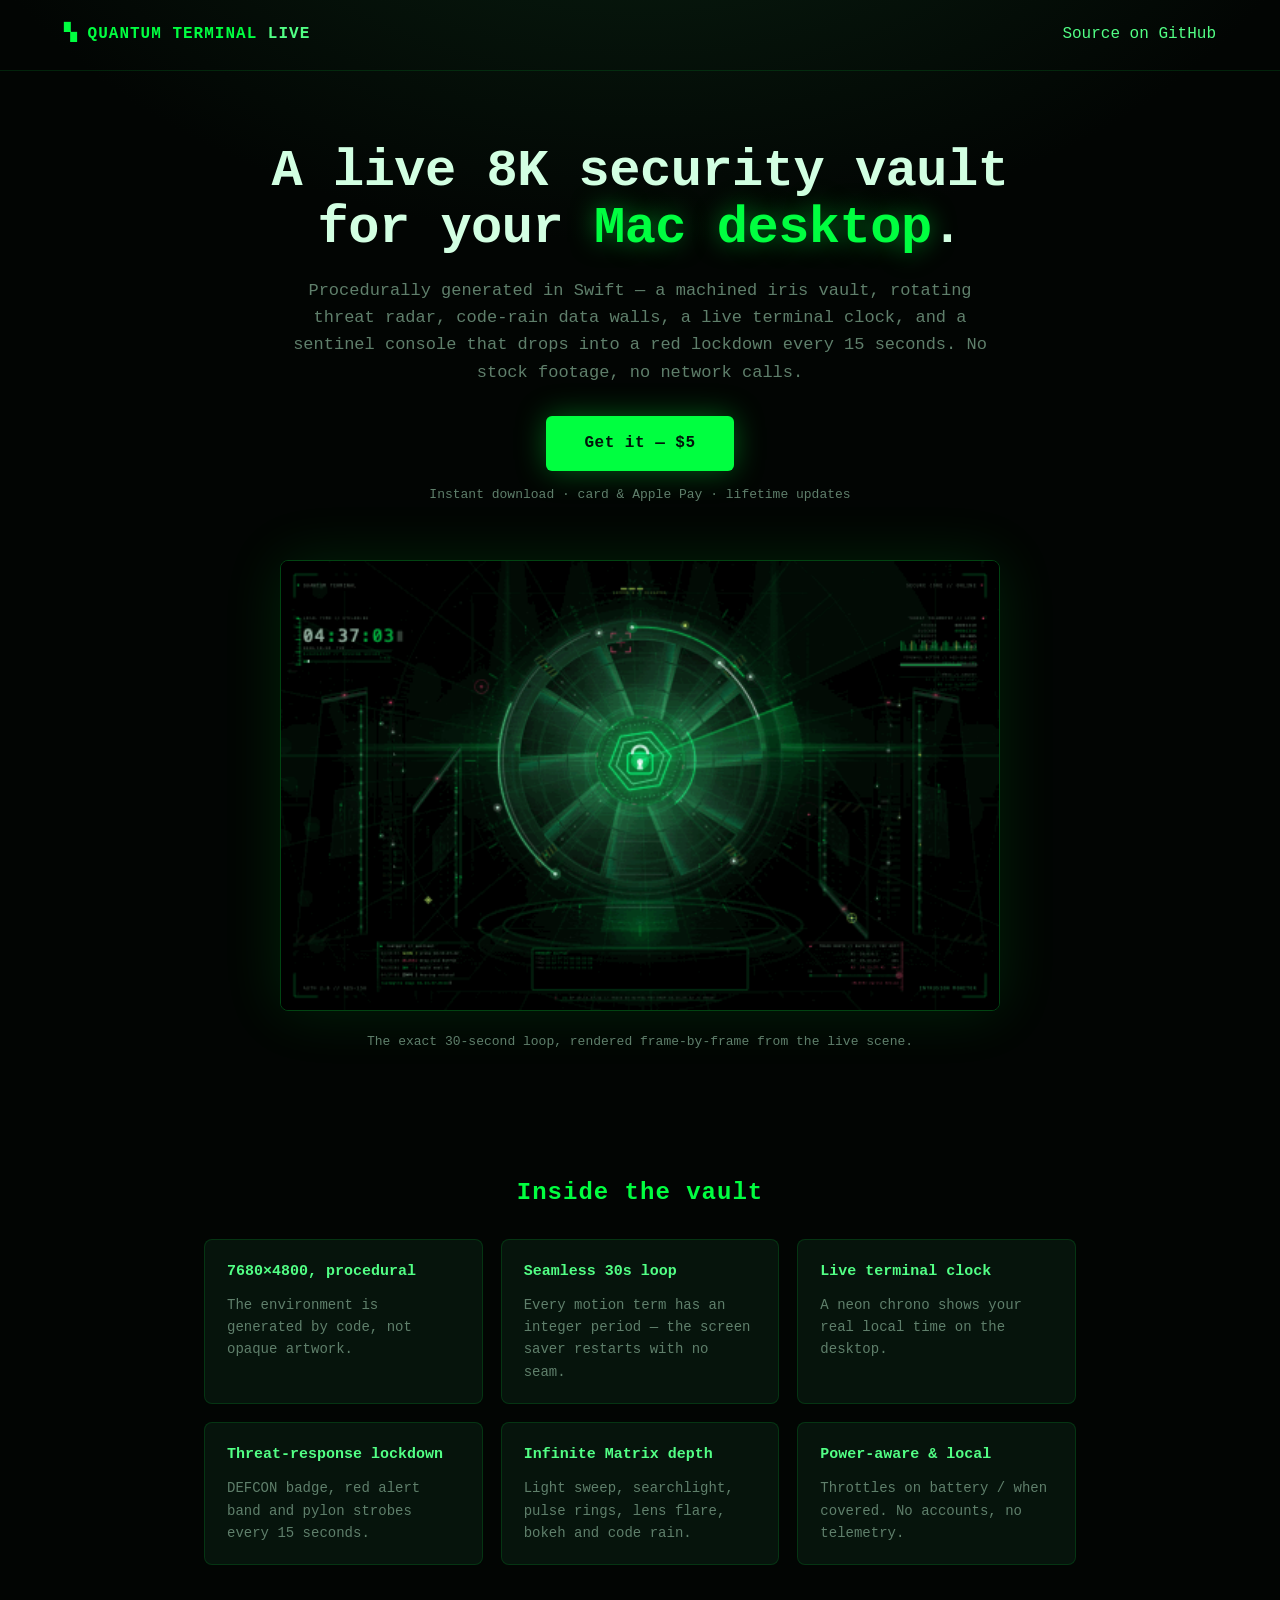
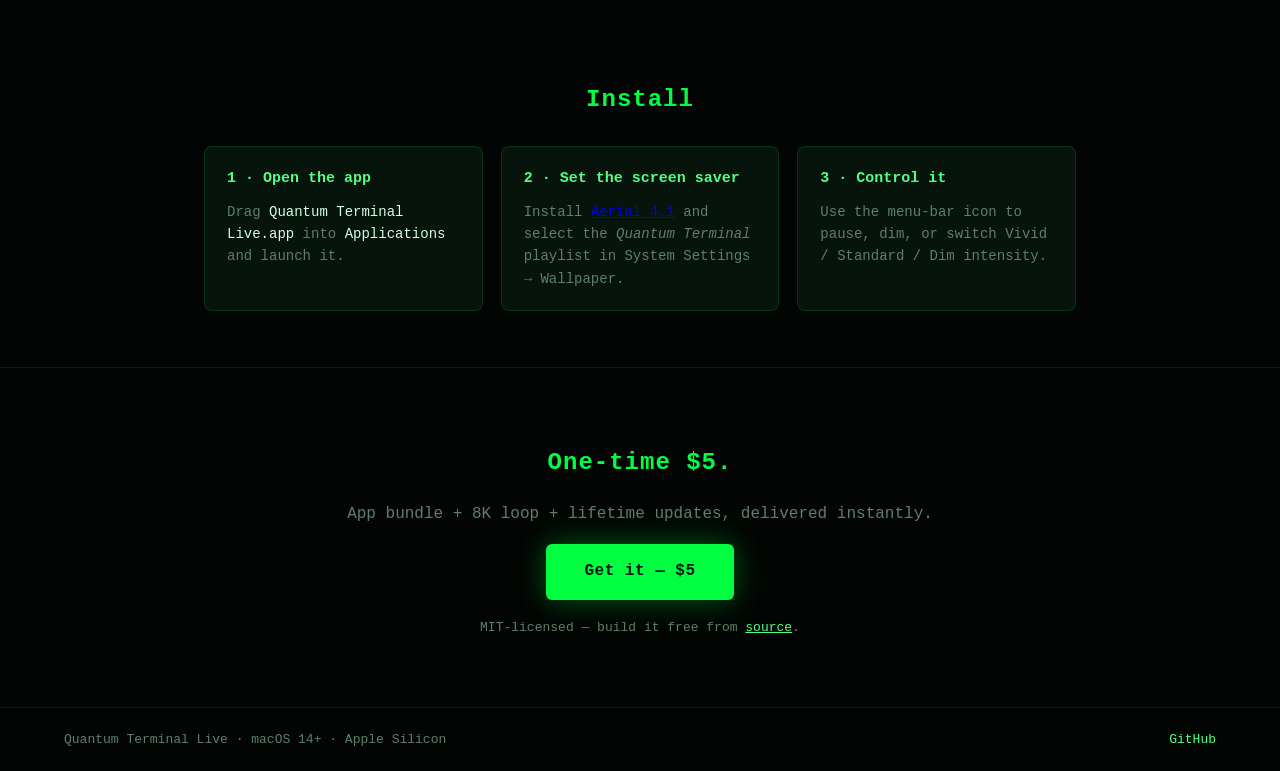
==== docs/showcase.html @ 5e79ca12 "Add showcase page + embed snippets for zerodevllc.eu and zerodevllc.store - docs/showcase.html: self" ====
<!DOCTYPE html>
<html lang="en">
<head>
<meta charset="UTF-8">
<meta name="viewport" content="width=device-width, initial-scale=1.0">
<title>Quantum Terminal Live — 8K live wallpaper</title>
<meta name="description" content="Quantum Terminal Live — a procedural 8K cyber-security vault for macOS: live desktop layer and seamless 30-second screen saver.">
<meta property="og:title" content="Quantum Terminal Live">
<meta property="og:description" content="Procedural 8K Matrix-green cyber-security vault for your Mac desktop.">
<meta property="og:image" content="preview.jpg">
<link rel="icon" type="image/png" href="../Assets/AppIcon-1024.png">
<link rel="stylesheet" href="styles.css">
</head>
<body>
<header class="nav">
  <span class="brand">▚ QUANTUM&nbsp;TERMINAL&nbsp;<em>LIVE</em></span>
  <a class="nav-link" href="https://github.com/ZeroXSHDW/quantum-terminal-live">Source on GitHub</a>
</header>

<section class="hero">
  <h1>A live 8K security vault<br>for your <span class="accent">Mac desktop</span>.</h1>
  <p class="sub">
    Procedurally generated in Swift — a machined iris vault, rotating threat radar,
    code-rain data walls, a live terminal clock, and a sentinel console that drops
    into a red lockdown every 15 seconds. No stock footage, no network calls.
  </p>
  <div class="cta">
    <a class="buy" href="https://buy.stripe.com/REPLACE_ME">Get it — $5</a>
    <span class="cta-note">Instant download · card &amp; Apple&nbsp;Pay · lifetime updates</span>
  </div>
</section>

<section class="preview">
  <img src="preview-live.gif" alt="Quantum Terminal Live — animated 30-second loop">
  <p class="caption">The exact 30-second loop, rendered frame-by-frame from the live scene.</p>
</section>

<section class="features">
  <h2>Inside the vault</h2>
  <div class="grid">
    <div class="card"><h3>7680×4800, procedural</h3><p>The environment is generated by code, not opaque artwork.</p></div>
    <div class="card"><h3>Seamless 30s loop</h3><p>Every motion term has an integer period — the screen saver restarts with no seam.</p></div>
    <div class="card"><h3>Live terminal clock</h3><p>A neon chrono shows your real local time on the desktop.</p></div>
    <div class="card"><h3>Threat-response lockdown</h3><p>DEFCON badge, red alert band and pylon strobes every 15 seconds.</p></div>
    <div class="card"><h3>Infinite Matrix depth</h3><p>Light sweep, searchlight, pulse rings, lens flare, bokeh and code rain.</p></div>
    <div class="card"><h3>Power-aware &amp; local</h3><p>Throttles on battery / when covered. No accounts, no telemetry.</p></div>
  </div>
</section>

<section class="features">
  <h2>Install</h2>
  <div class="grid">
    <div class="card"><h3>1 · Open the app</h3><p>Drag <code>Quantum Terminal Live.app</code> into <code>Applications</code> and launch it.</p></div>
    <div class="card"><h3>2 · Set the screen saver</h3><p>Install <a href="https://github.com/AerialScreensaver/Aerial">Aerial 4.1</a> and select the <em>Quantum Terminal</em> playlist in System&nbsp;Settings → Wallpaper.</p></div>
    <div class="card"><h3>3 · Control it</h3><p>Use the menu-bar icon to pause, dim, or switch Vivid / Standard / Dim intensity.</p></div>
  </div>
</section>

<section class="buy-band">
  <h2>One-time $5.</h2>
  <p>App bundle + 8K loop + lifetime updates, delivered instantly.</p>
  <a class="buy" href="https://buy.stripe.com/REPLACE_ME">Get it — $5</a>
  <p class="fine">MIT-licensed — build it free from <a href="https://github.com/ZeroXSHDW/quantum-terminal-live">source</a>.</p>
</section>

<footer>
  <span>Quantum Terminal Live · macOS 14+ · Apple&nbsp;Silicon</span>
  <a href="https://github.com/ZeroXSHDW/quantum-terminal-live">GitHub</a>
</footer>
</body>
</html>
---- docs/styles.css ----
:root {
  --bg: #020503;
  --panel: #06140c;
  --green: #00ff40;
  --mint: #52ff85;
  --ice: #d2ffe2;
  --red: #ff2461;
  --amber: #bfff47;
  --muted: #5f7f6b;
}

* { box-sizing: border-box; }

body {
  margin: 0;
  background: radial-gradient(1200px 800px at 50% -10%, #0a2413 0%, var(--bg) 60%);
  color: var(--ice);
  font-family: "SF Mono", "Menlo", "Consolas", monospace;
  line-height: 1.6;
}

.nav {
  display: flex;
  justify-content: space-between;
  align-items: center;
  padding: 22px 5vw;
  border-bottom: 1px solid rgba(0, 255, 64, 0.12);
}
.brand { color: var(--green); letter-spacing: 1px; font-weight: 700; }
.brand em { color: var(--mint); font-style: normal; }
.nav-link, footer a { color: var(--mint); text-decoration: none; }
.nav-link:hover, footer a:hover { text-decoration: underline; }

.hero { text-align: center; padding: 72px 5vw 40px; }
.hero h1 {
  font-size: clamp(28px, 5vw, 52px);
  line-height: 1.1;
  margin: 0 0 20px;
  letter-spacing: -0.5px;
}
.accent { color: var(--green); text-shadow: 0 0 24px rgba(0, 255, 64, 0.5); }
.sub { max-width: 720px; margin: 0 auto 30px; color: var(--muted); font-size: 17px; }

.cta { margin: 6px 0; }
.buy {
  display: inline-block;
  padding: 15px 38px;
  background: var(--green);
  color: #01150a;
  font-weight: 800;
  letter-spacing: 0.5px;
  text-decoration: none;
  border-radius: 6px;
  box-shadow: 0 0 30px rgba(0, 255, 64, 0.35);
  transition: transform .12s ease, box-shadow .12s ease;
}
.buy:hover { transform: translateY(-2px); box-shadow: 0 0 44px rgba(0, 255, 64, 0.55); }
.cta-note { display: block; margin-top: 14px; color: var(--muted); font-size: 13px; }

.preview { text-align: center; padding: 8px 5vw 48px; }
.preview img {
  width: min(720px, 100%);
  border: 1px solid rgba(0, 255, 64, 0.25);
  border-radius: 8px;
  box-shadow: 0 0 60px rgba(0, 255, 64, 0.12);
}
.caption { color: var(--muted); font-size: 13px; margin-top: 12px; }

.features { padding: 40px 5vw 56px; max-width: 1000px; margin: 0 auto; }
.features h2, .buy-band h2 { color: var(--green); text-align: center; letter-spacing: 1px; }
.grid { display: grid; grid-template-columns: repeat(auto-fit, minmax(260px, 1fr)); gap: 18px; margin-top: 26px; }
.card {
  background: var(--panel);
  border: 1px solid rgba(0, 255, 64, 0.14);
  border-radius: 8px;
  padding: 20px 22px;
}
.card h3 { color: var(--mint); margin: 0 0 10px; font-size: 15px; }
.card p { margin: 0; color: var(--muted); font-size: 14px; }
.card code { color: var(--ice); }

.buy-band { text-align: center; padding: 56px 5vw; border-top: 1px solid rgba(0, 255, 64, 0.12); }
.buy-band p { color: var(--muted); }
.fine { font-size: 13px; margin-top: 18px; }
.fine a { color: var(--mint); }

footer {
  display: flex;
  justify-content: space-between;
  align-items: center;
  padding: 22px 5vw;
  border-top: 1px solid rgba(0, 255, 64, 0.12);
  color: var(--muted);
  font-size: 13px;
}
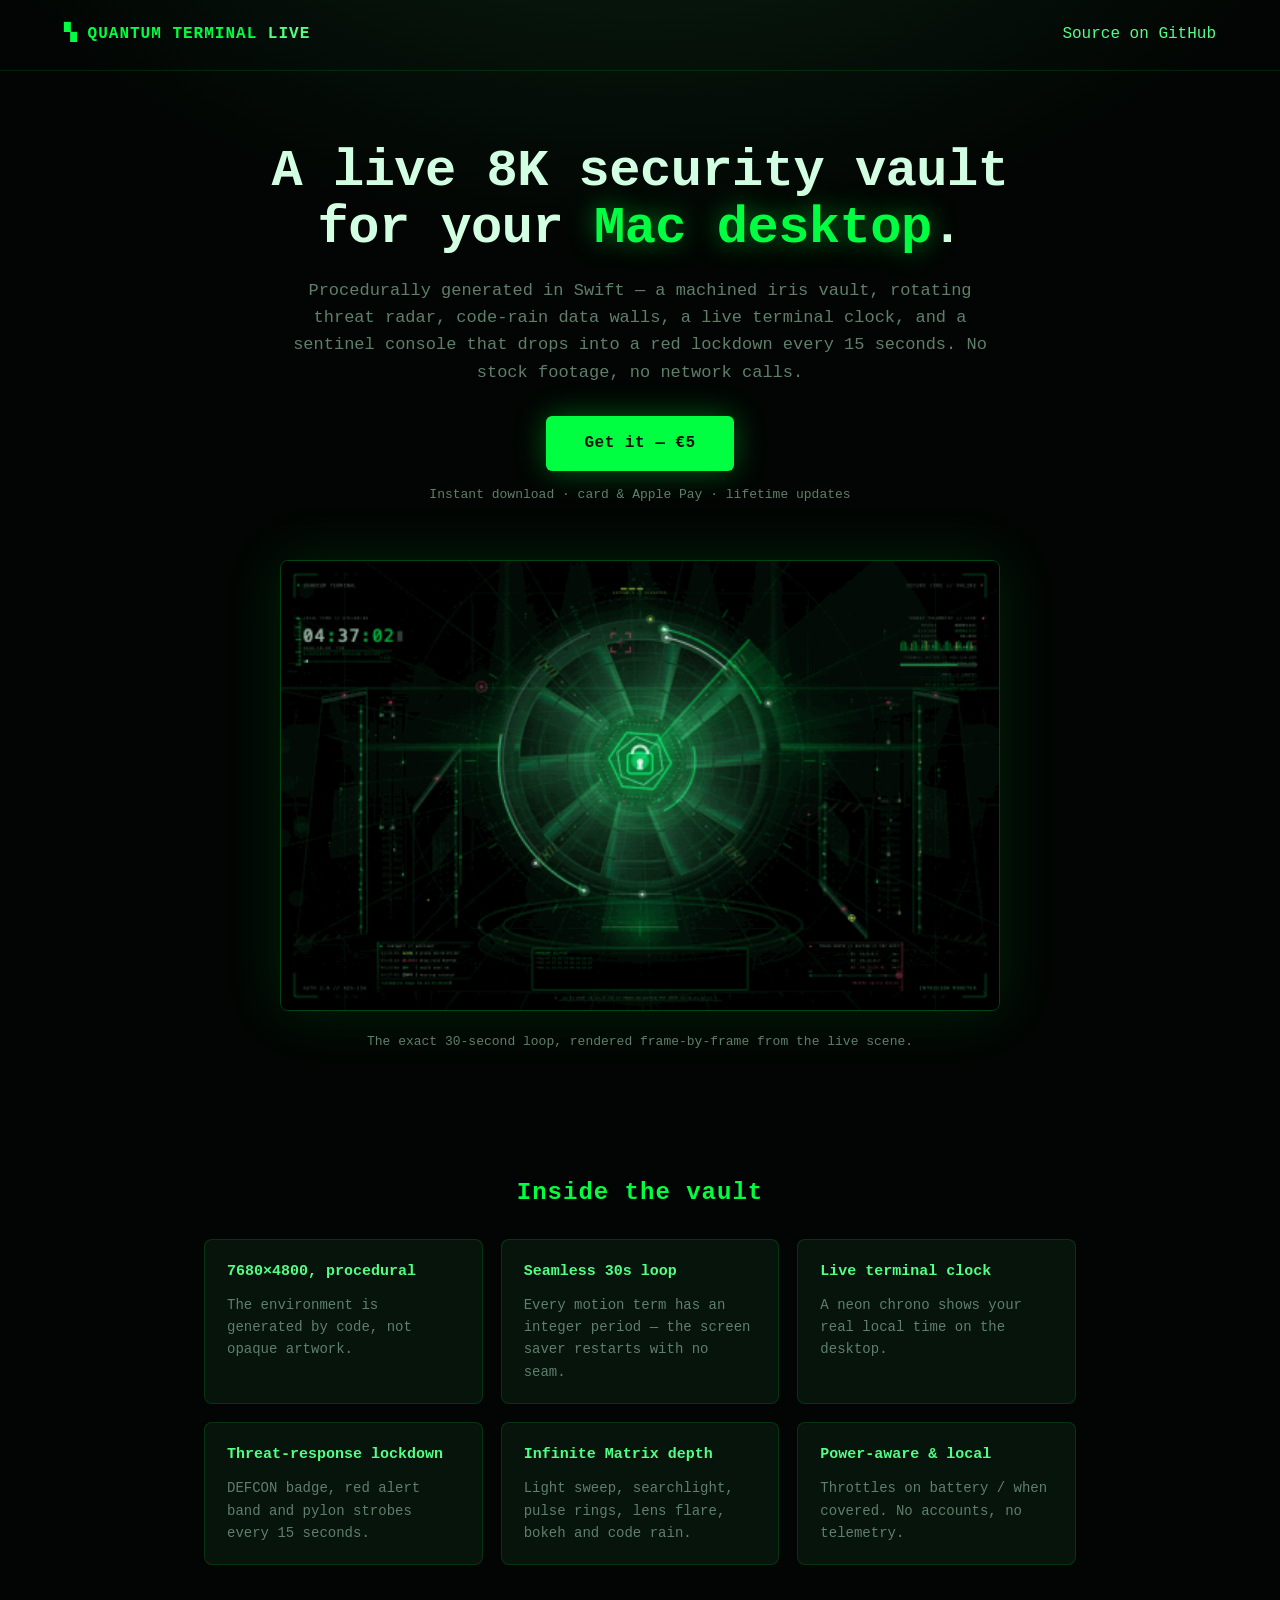
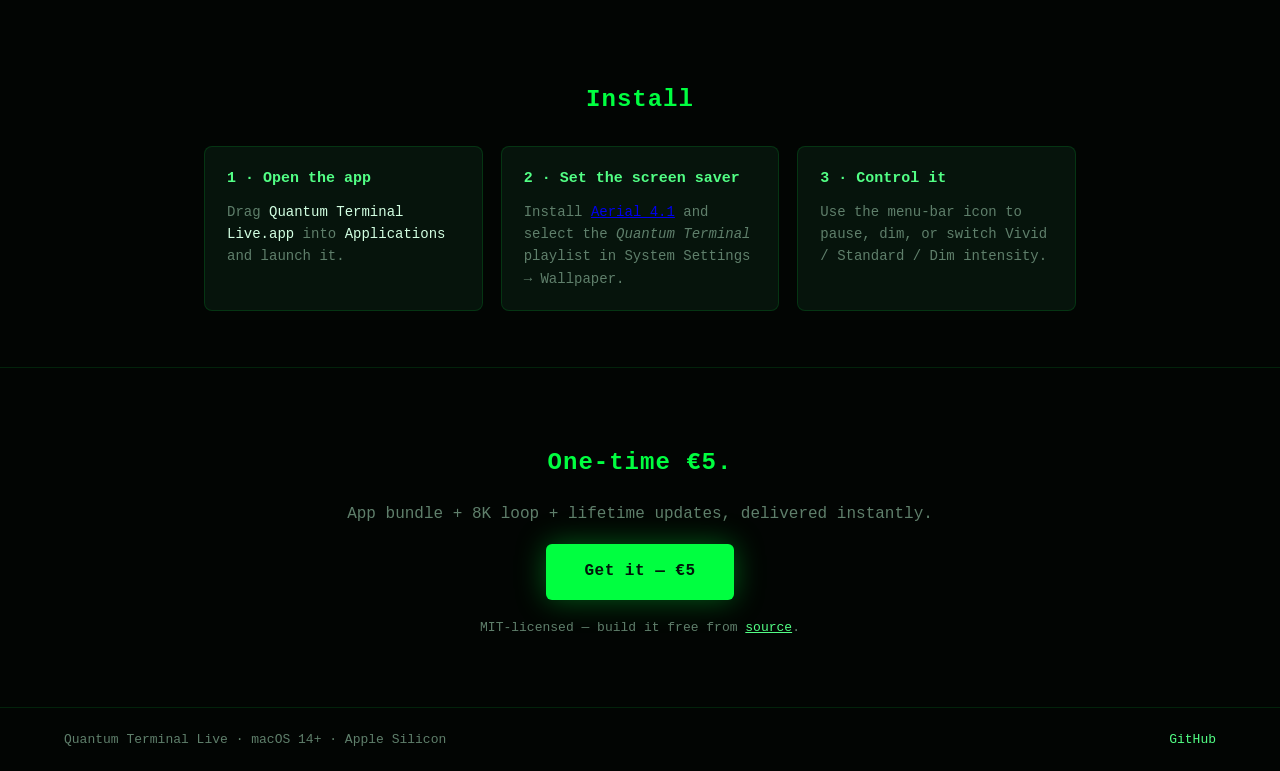
==== commit 180590b9: "Go live: wire the active Stripe Payment Link (€5) into storefront, showcase, and README - Link: http" ====
--- a/docs/showcase.html
+++ b/docs/showcase.html
@@ -25,7 +25,7 @@
     into a red lockdown every 15 seconds. No stock footage, no network calls.
   </p>
   <div class="cta">
-    <a class="buy" href="https://buy.stripe.com/REPLACE_ME">Get it — $5</a>
+    <a class="buy" href="https://buy.stripe.com/fZu4gA5KUdlP40deDr14403">Get it — €5</a>
     <span class="cta-note">Instant download · card &amp; Apple&nbsp;Pay · lifetime updates</span>
   </div>
 </section>
@@ -57,9 +57,9 @@
 </section>
 
 <section class="buy-band">
-  <h2>One-time $5.</h2>
+  <h2>One-time €5.</h2>
   <p>App bundle + 8K loop + lifetime updates, delivered instantly.</p>
-  <a class="buy" href="https://buy.stripe.com/REPLACE_ME">Get it — $5</a>
+  <a class="buy" href="https://buy.stripe.com/fZu4gA5KUdlP40deDr14403">Get it — €5</a>
   <p class="fine">MIT-licensed — build it free from <a href="https://github.com/ZeroXSHDW/quantum-terminal-live">source</a>.</p>
 </section>
 
